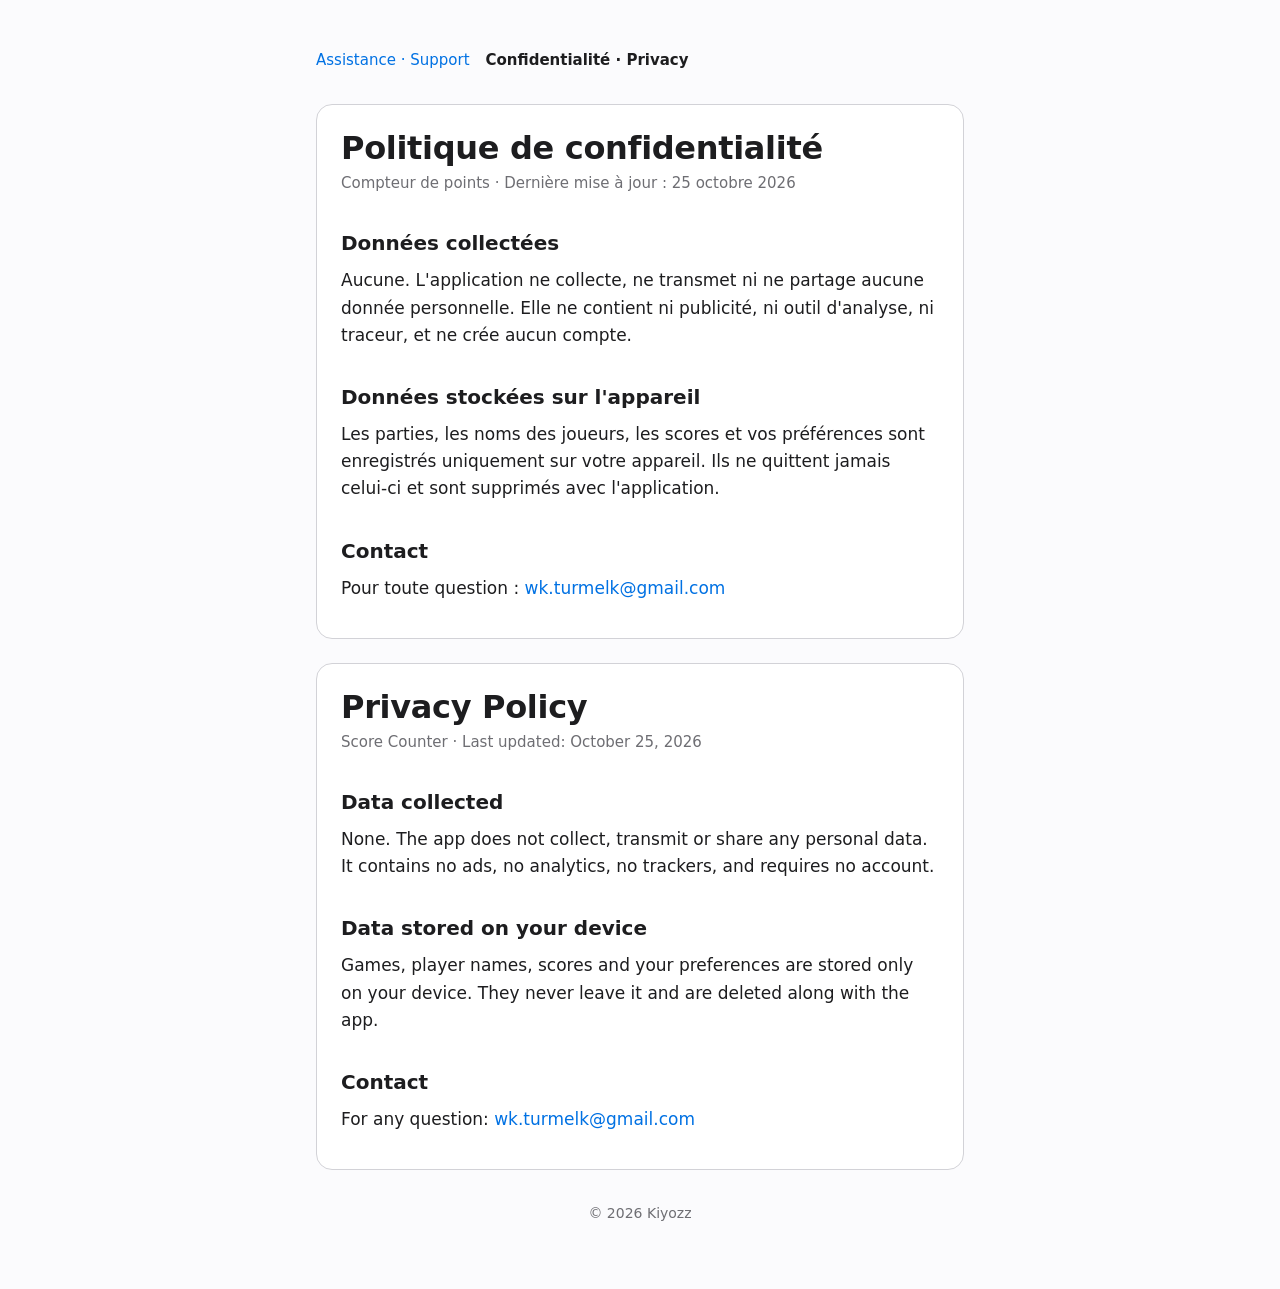
==== privacy.html @ 195d6344 "Add support and privacy pages Co-Authored-By: Claude Opus 5.5 <noreply@anthropic.com>" ====
<!doctype html>
<html lang="fr">
<head>
<meta charset="utf-8">
<meta name="viewport" content="width=device-width, initial-scale=1">
<title>Score Counter — Confidentialité / Privacy</title>
<link rel="stylesheet" href="style.css">
</head>
<body>
<main>
<nav>
  <a href="support.html">Assistance · Support</a>
  <a href="privacy.html" aria-current="page">Confidentialité · Privacy</a>
</nav>

<section>
<h1>Politique de confidentialité</h1>
<p class="updated">Compteur de points · Dernière mise à jour : 25 octobre 2026</p>

<h2>Données collectées</h2>
<p>Aucune. L'application ne collecte, ne transmet ni ne partage aucune donnée personnelle. Elle ne contient ni publicité, ni outil d'analyse, ni traceur, et ne crée aucun compte.</p>

<h2>Données stockées sur l'appareil</h2>
<p>Les parties, les noms des joueurs, les scores et vos préférences sont enregistrés uniquement sur votre appareil. Ils ne quittent jamais celui-ci et sont supprimés avec l'application.</p>

<h2>Contact</h2>
<p>Pour toute question : <a href="mailto:wk.turmelk@gmail.com">wk.turmelk@gmail.com</a></p>
</section>

<section lang="en">
<h1>Privacy Policy</h1>
<p class="updated">Score Counter · Last updated: October 25, 2026</p>

<h2>Data collected</h2>
<p>None. The app does not collect, transmit or share any personal data. It contains no ads, no analytics, no trackers, and requires no account.</p>

<h2>Data stored on your device</h2>
<p>Games, player names, scores and your preferences are stored only on your device. They never leave it and are deleted along with the app.</p>

<h2>Contact</h2>
<p>For any question: <a href="mailto:wk.turmelk@gmail.com">wk.turmelk@gmail.com</a></p>
</section>

<footer>© 2026 Kiyozz</footer>
</main>
</body>
</html>
---- style.css ----
:root {
  --text: #1d1d1f;
  --muted: #6e6e73;
  --bg: #fbfbfd;
  --card: #fff;
  --line: #d2d2d7;
  --accent: #0071e3;
}
@media (prefers-color-scheme: dark) {
  :root {
    --text: #f5f5f7;
    --muted: #a1a1a6;
    --bg: #000;
    --card: #1c1c1e;
    --line: #38383a;
    --accent: #2997ff;
  }
}

* { box-sizing: border-box; }

body {
  margin: 0;
  font: 17px/1.6 -apple-system, BlinkMacSystemFont, "Segoe UI", system-ui, sans-serif;
  color: var(--text);
  background: var(--bg);
  -webkit-text-size-adjust: 100%;
}

main {
  max-width: 680px;
  margin: 0 auto;
  padding: 48px 16px 64px;
}

nav {
  display: flex;
  gap: 16px;
  font-size: 15px;
  margin-bottom: 32px;
}
nav a[aria-current] { color: var(--text); font-weight: 600; }

a { color: var(--accent); text-decoration: none; }
a:hover { text-decoration: underline; }

h1 { font-size: 32px; line-height: 1.2; margin: 0 0 4px; letter-spacing: -0.01em; }
h2 { font-size: 20px; margin: 32px 0 8px; }
h3 { font-size: 17px; margin: 0 0 4px; }
p { margin: 0 0 12px; }

.updated { color: var(--muted); font-size: 15px; margin-bottom: 24px; }

section {
  background: var(--card);
  border: 1px solid var(--line);
  border-radius: 16px;
  padding: 24px;
  margin-top: 24px;
}

.faq > div + div { margin-top: 20px; }

footer {
  margin-top: 32px;
  color: var(--muted);
  font-size: 14px;
  text-align: center;
}
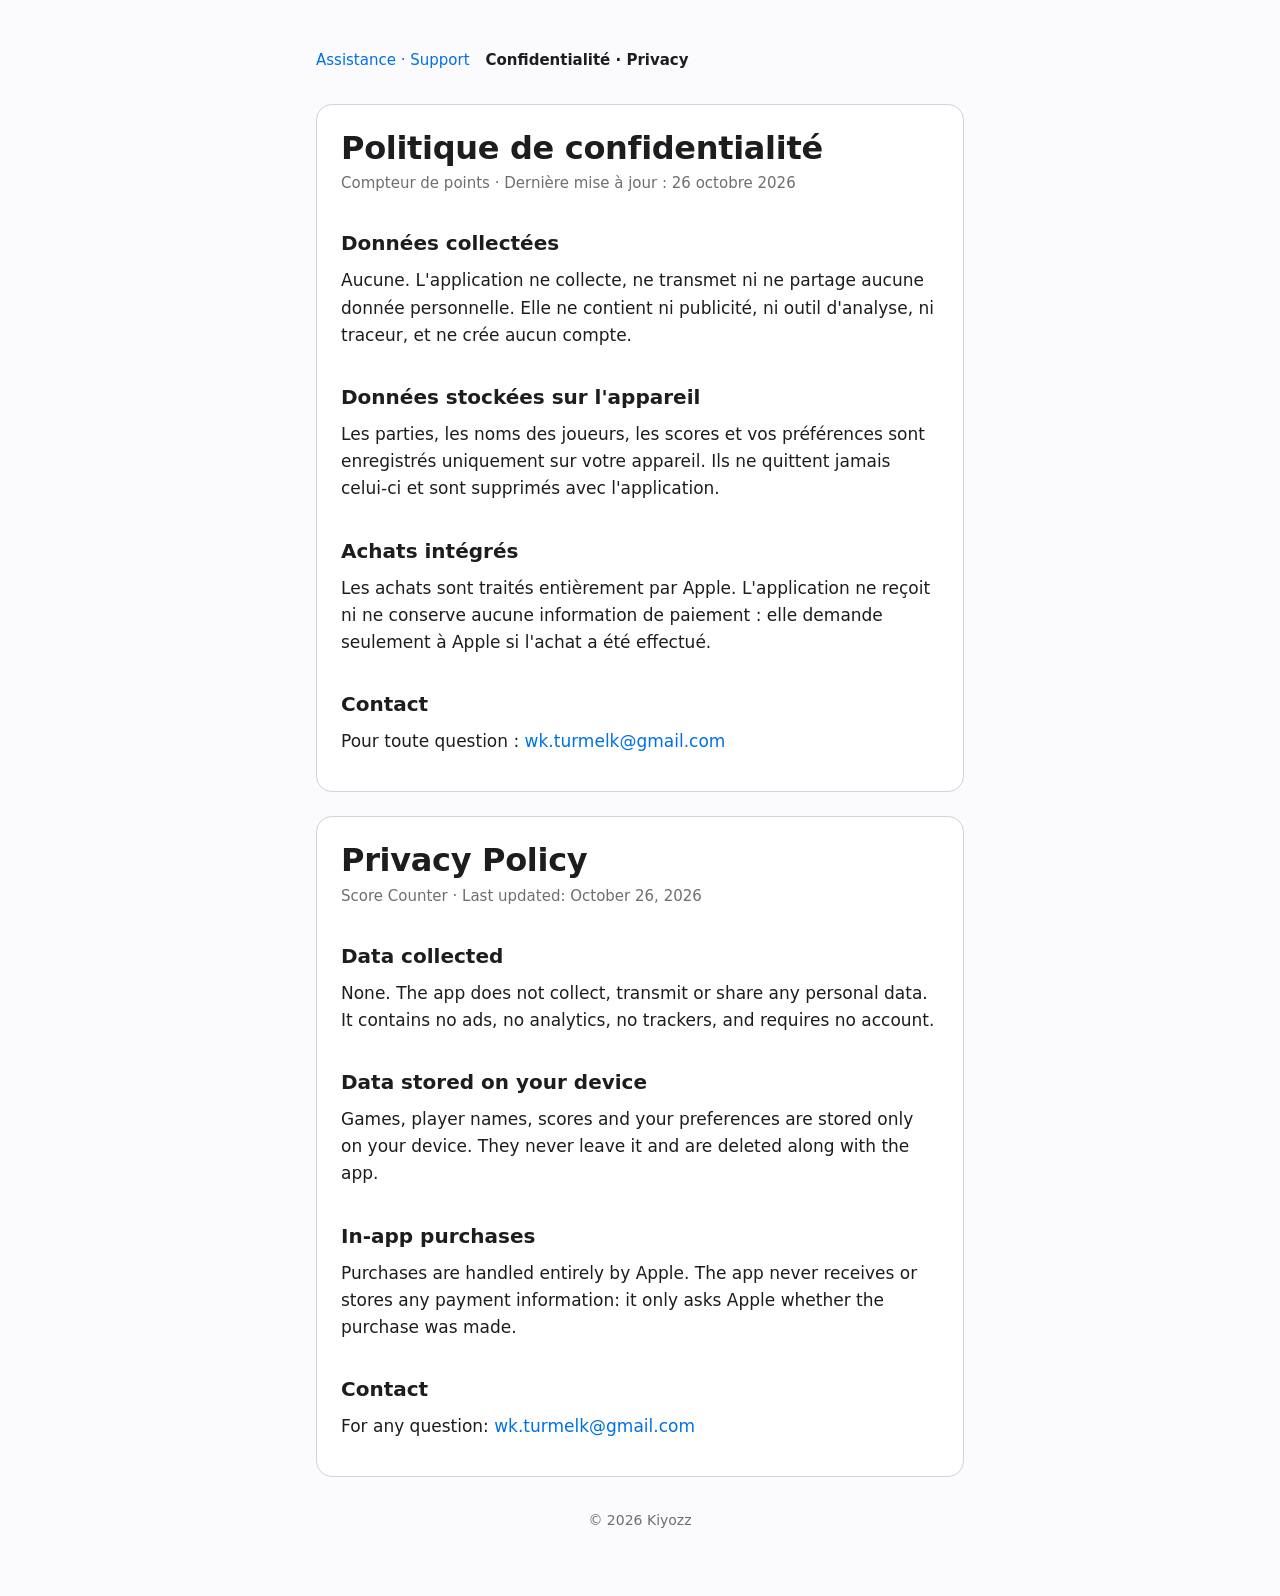
==== commit 32eddc1c: "Document the unlimited history purchase Co-Authored-By: Claude Opus 5.5 <noreply@anthropic.com>" ====
--- a/privacy.html
+++ b/privacy.html
@@ -15,7 +15,7 @@
 
 <section>
 <h1>Politique de confidentialité</h1>
-<p class="updated">Compteur de points · Dernière mise à jour : 25 octobre 2026</p>
+<p class="updated">Compteur de points · Dernière mise à jour : 26 octobre 2026</p>
 
 <h2>Données collectées</h2>
 <p>Aucune. L'application ne collecte, ne transmet ni ne partage aucune donnée personnelle. Elle ne contient ni publicité, ni outil d'analyse, ni traceur, et ne crée aucun compte.</p>
@@ -23,19 +23,25 @@
 <h2>Données stockées sur l'appareil</h2>
 <p>Les parties, les noms des joueurs, les scores et vos préférences sont enregistrés uniquement sur votre appareil. Ils ne quittent jamais celui-ci et sont supprimés avec l'application.</p>
 
+<h2>Achats intégrés</h2>
+<p>Les achats sont traités entièrement par Apple. L'application ne reçoit ni ne conserve aucune information de paiement : elle demande seulement à Apple si l'achat a été effectué.</p>
+
 <h2>Contact</h2>
 <p>Pour toute question : <a href="mailto:wk.turmelk@gmail.com">wk.turmelk@gmail.com</a></p>
 </section>
 
 <section lang="en">
 <h1>Privacy Policy</h1>
-<p class="updated">Score Counter · Last updated: October 25, 2026</p>
+<p class="updated">Score Counter · Last updated: October 26, 2026</p>
 
 <h2>Data collected</h2>
 <p>None. The app does not collect, transmit or share any personal data. It contains no ads, no analytics, no trackers, and requires no account.</p>
 
 <h2>Data stored on your device</h2>
 <p>Games, player names, scores and your preferences are stored only on your device. They never leave it and are deleted along with the app.</p>
+
+<h2>In-app purchases</h2>
+<p>Purchases are handled entirely by Apple. The app never receives or stores any payment information: it only asks Apple whether the purchase was made.</p>
 
 <h2>Contact</h2>
 <p>For any question: <a href="mailto:wk.turmelk@gmail.com">wk.turmelk@gmail.com</a></p>
